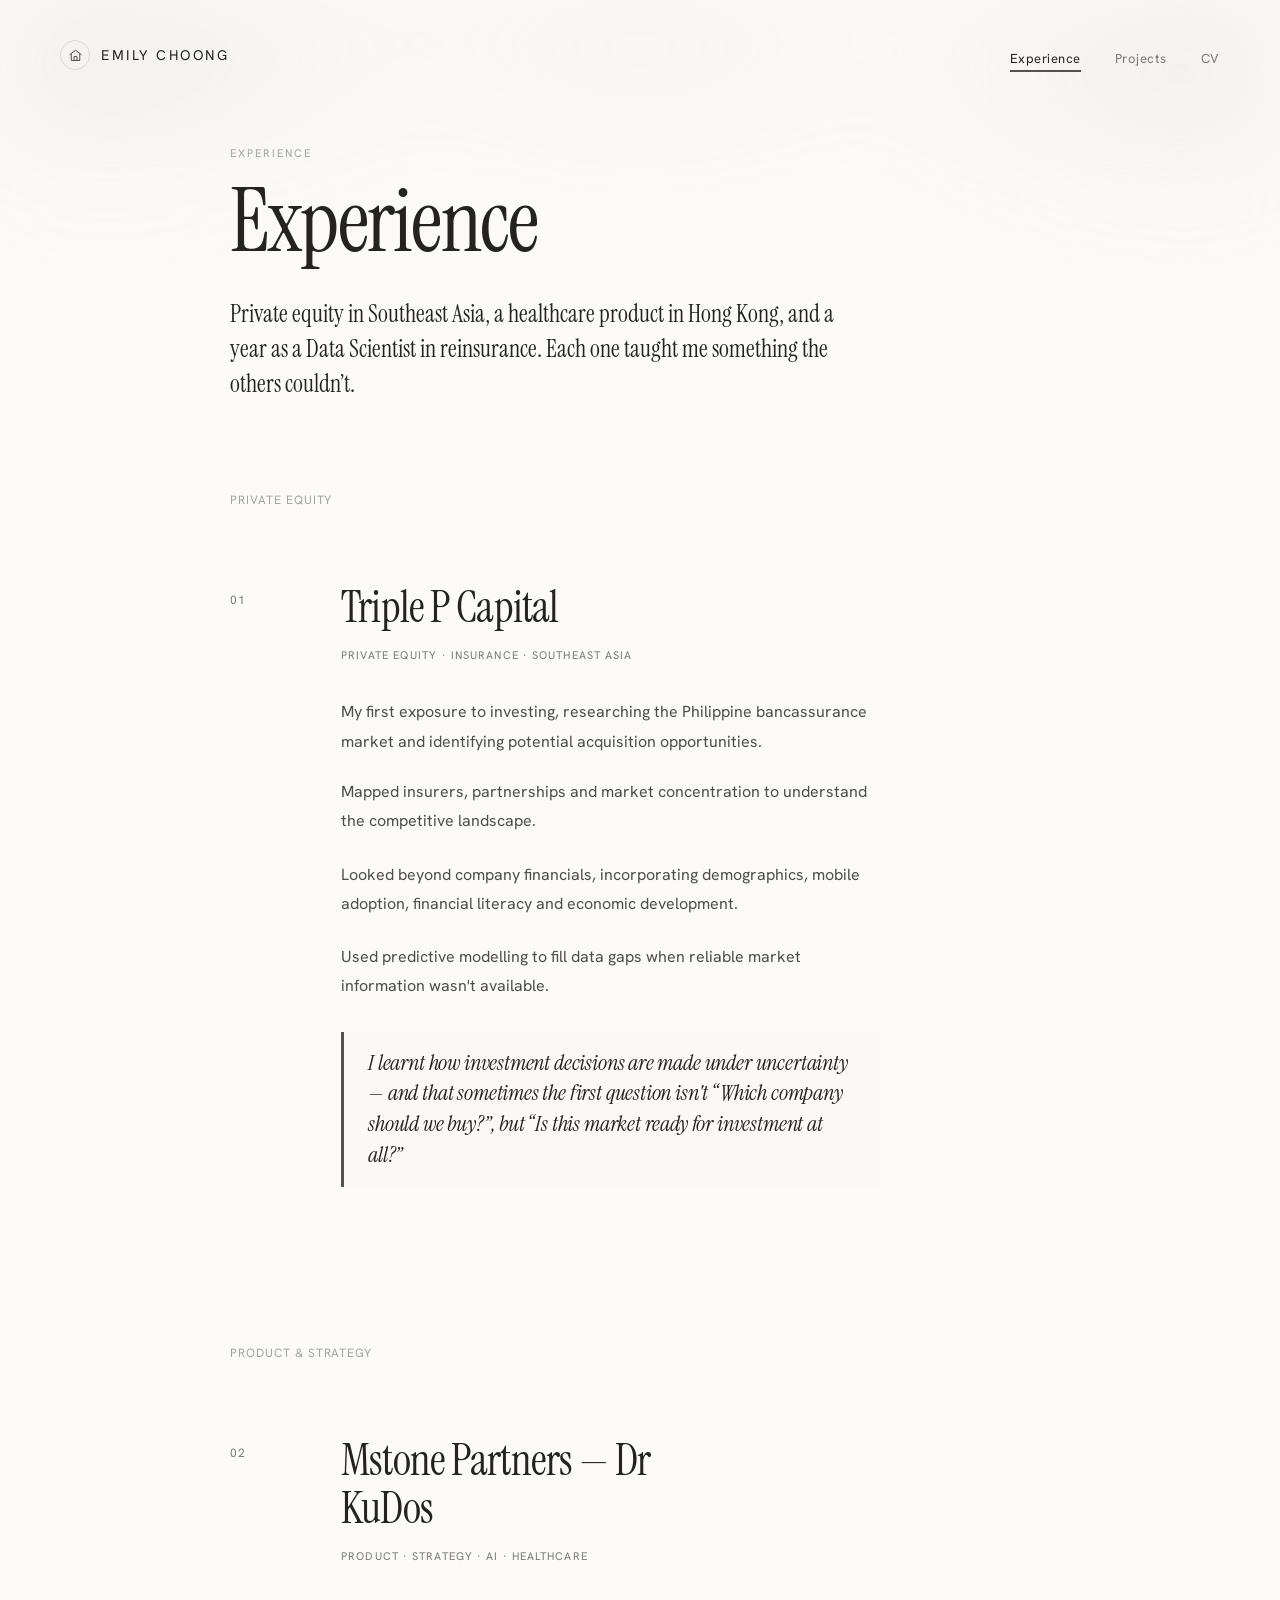
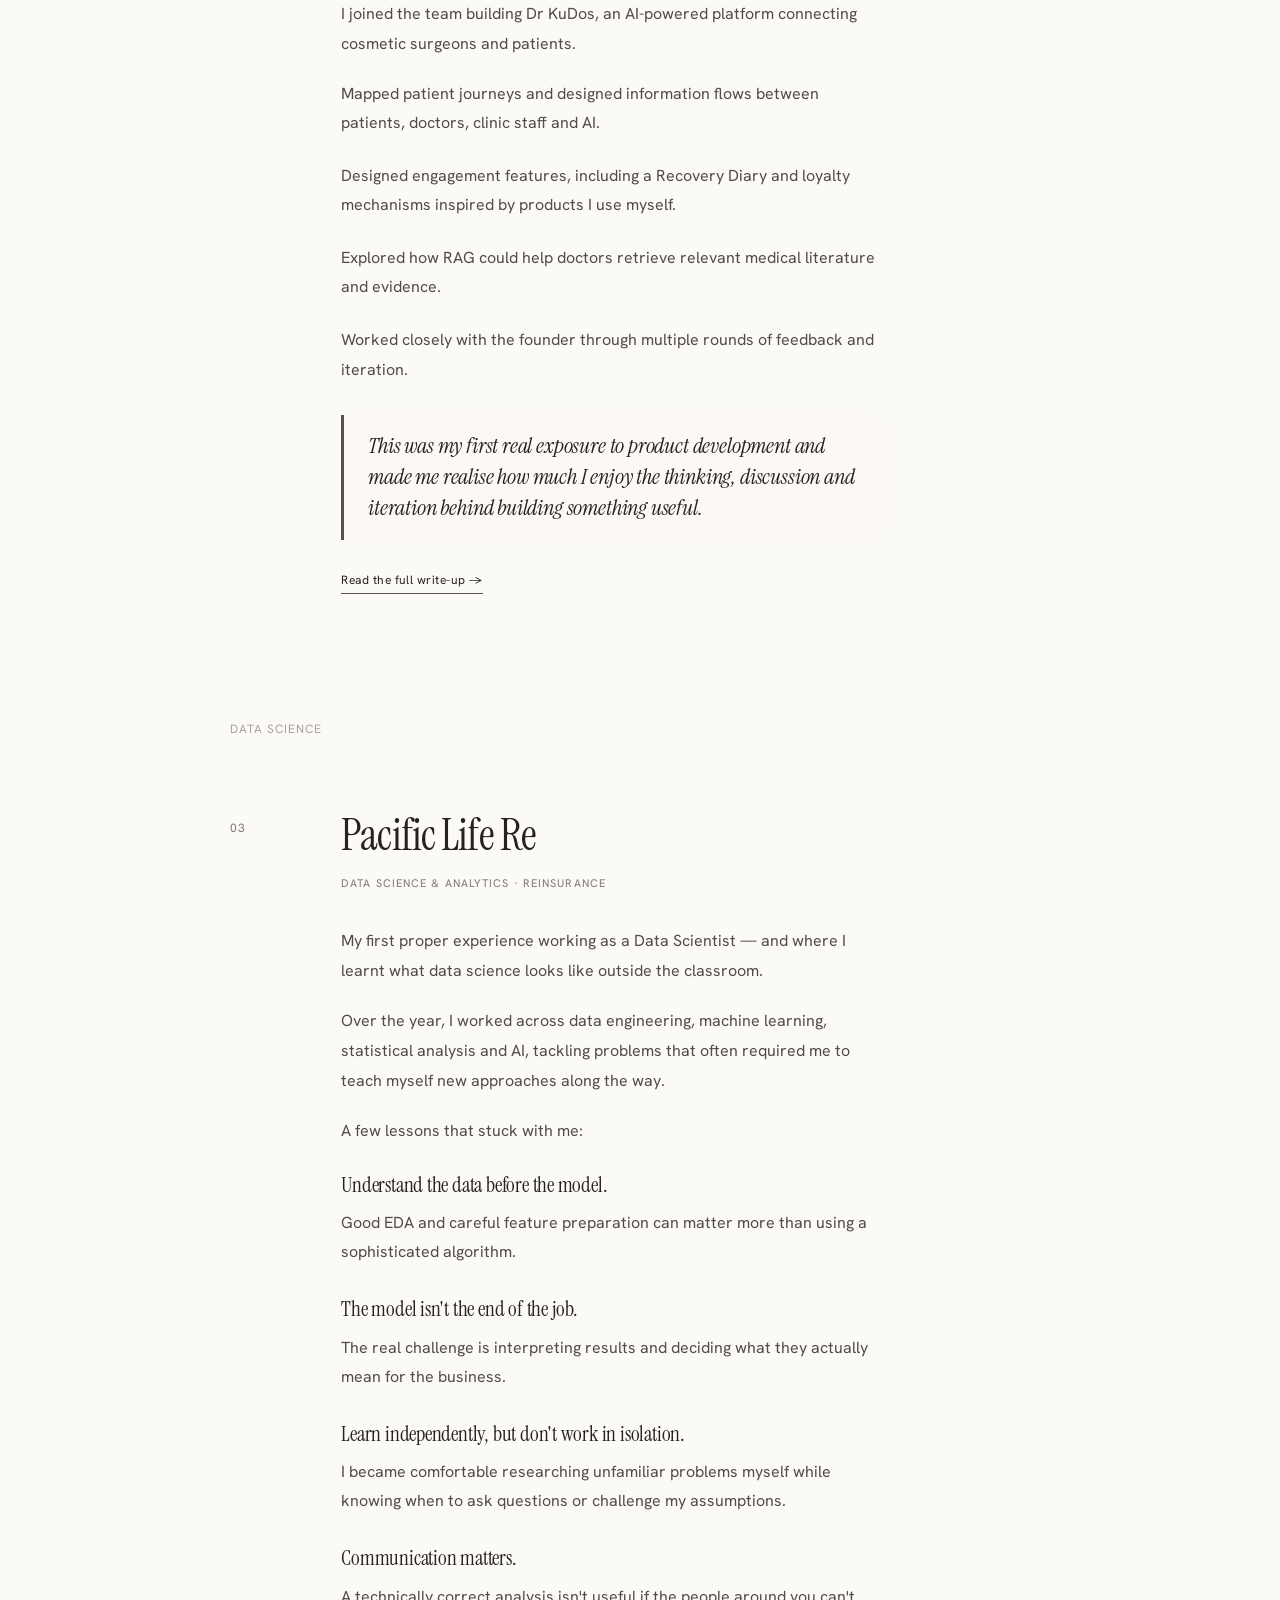
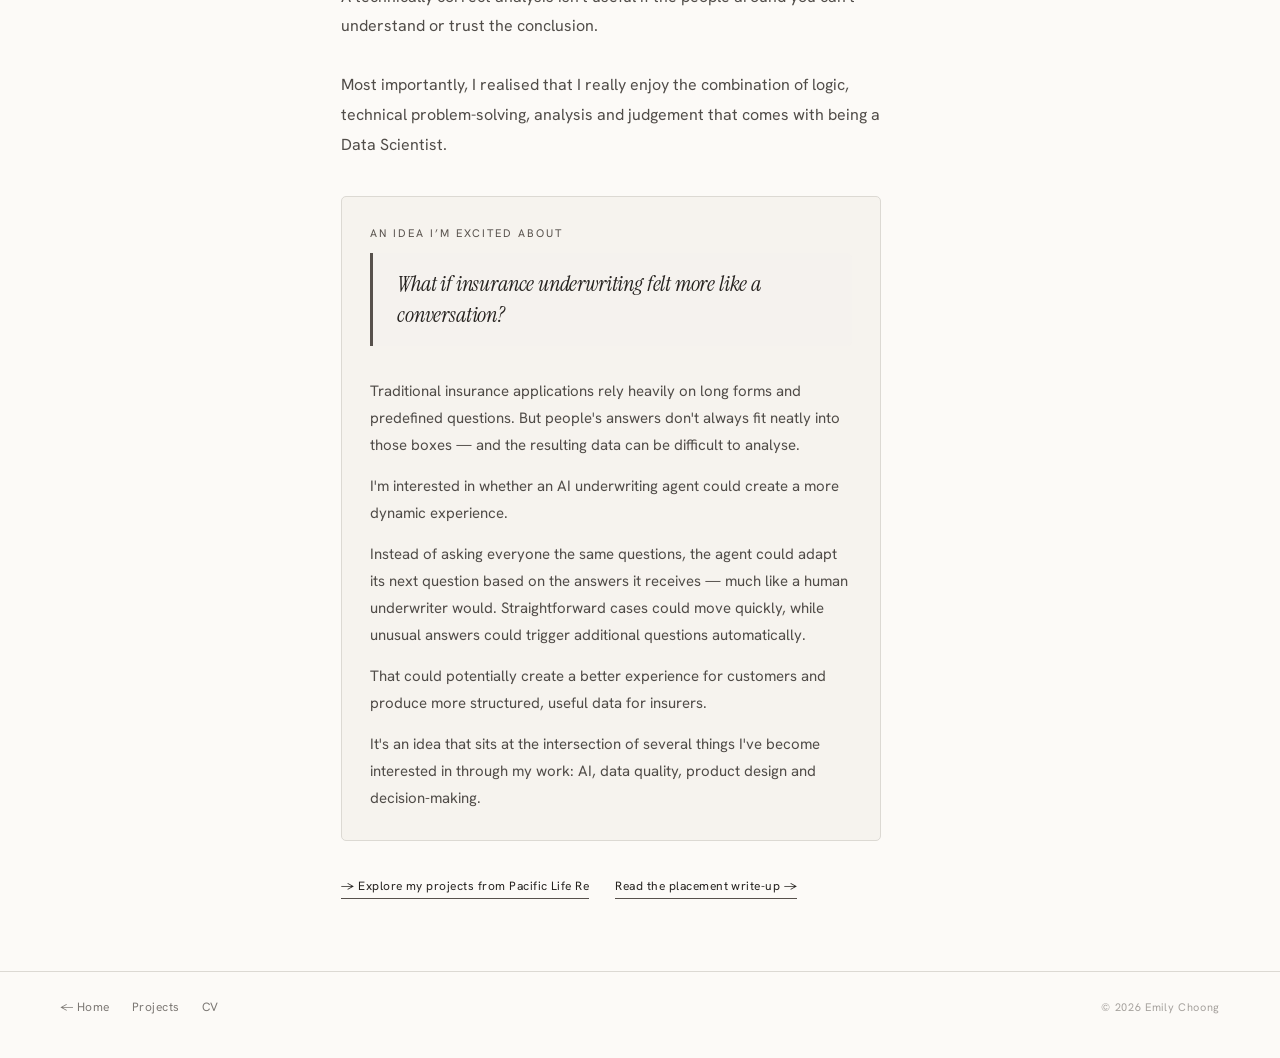
==== experience.html @ e07f92a8 "Add files via upload" ====
<!DOCTYPE html>
<html lang="en">
<head>
<meta charset="UTF-8" />
<meta name="viewport" content="width=device-width, initial-scale=1.0" />
<title>Experience — Emily Choong</title>
<link rel="preconnect" href="https://fonts.googleapis.com" />
<link rel="preconnect" href="https://fonts.gstatic.com" crossorigin />
<link href="https://fonts.googleapis.com/css2?family=Hanken+Grotesk:ital,wght@0,300;0,400;0,500;0,600;0,700;0,800;1,400;1,500&family=Instrument+Serif:ital@0;1&display=swap" rel="stylesheet" />
<link rel="stylesheet" href="styles.css" />
</head>
<body>

<div class="blob blob--page"></div>

<header class="site-header">
  <div class="wrap">
    <a href="index.html" class="brand"><span class="brand__home" aria-hidden="true"><svg viewBox="0 0 24 24" fill="none" stroke="currentColor" stroke-width="1.6" stroke-linecap="round" stroke-linejoin="round"><path d="M3 10.4 12 3.6l9 6.8"/><path d="M5.2 9.6V20h13.6V9.6"/><path d="M9.6 20v-6.2h4.8V20"/></svg></span><span>Emily Choong</span></a>
    <nav class="nav">
      <a href="experience.html" aria-current="page">Experience</a>
      <a href="projects.html">Projects</a>
      <a href="cv.html">CV</a>
    </nav>
  </div>
</header>

<main class="wrap">
  <div class="editorial">

    <section class="page-head" data-screen-label="Experience">
      <span class="label">Experience</span>
      <h1 class="page-title">Experience</h1>
      <p class="ed-intro">Private equity in Southeast Asia, a healthcare product in Hong Kong, and a year as a Data Scientist in reinsurance. Each one taught me something the others couldn’t.</p>
    </section>

    <section class="ed-section" id="triple-p" data-screen-label="Triple P Capital">
      <div class="ed-section__label">
        <span>Private Equity</span>
      </div>
      <div class="ed-entry">
        <div class="ed-year">01</div>
        <div>
          <h2 class="ed-title">Triple P Capital</h2>
          <p class="ed-meta">Private Equity · Insurance · Southeast Asia</p>
          <div class="ed-body">
            <p>My first exposure to investing, researching the Philippine bancassurance market and identifying potential acquisition opportunities.</p>
            <ul class="ed-worklist">
              <li>Mapped insurers, partnerships and market concentration to understand the competitive landscape.</li>
              <li>Looked beyond company financials, incorporating demographics, mobile adoption, financial literacy and economic development.</li>
              <li>Used predictive modelling to fill data gaps when reliable market information wasn't available.</li>
            </ul>
            <blockquote>I learnt how investment decisions are made under uncertainty — and that sometimes the first question isn't “Which company should we buy?”, but “Is this market ready for investment at all?”</blockquote>
          </div>
        </div>
      </div>
    </section>

    <section class="ed-section" id="dr-kudos" data-screen-label="Mstone Partners">
      <div class="ed-section__label">
        <span>Product &amp; Strategy</span>
      </div>
      <div class="ed-entry">
        <div class="ed-year">02</div>
        <div>
          <h2 class="ed-title">Mstone Partners — Dr KuDos</h2>
          <p class="ed-meta">Product · Strategy · AI · Healthcare</p>
          <div class="ed-body">
            <p>I joined the team building Dr KuDos, an AI-powered platform connecting cosmetic surgeons and patients.</p>
            <ul class="ed-worklist">
              <li>Mapped patient journeys and designed information flows between patients, doctors, clinic staff and AI.</li>
              <li>Designed engagement features, including a Recovery Diary and loyalty mechanisms inspired by products I use myself.</li>
              <li>Explored how RAG could help doctors retrieve relevant medical literature and evidence.</li>
              <li>Worked closely with the founder through multiple rounds of feedback and iteration.</li>
            </ul>
            <blockquote>This was my first real exposure to product development and made me realise how much I enjoy the thinking, discussion and iteration behind building something useful.</blockquote>
            <div class="ed-actions">
              <a class="linklet" href="dr-kudos.html">Read the full write-up →</a>
            </div>
          </div>
        </div>
      </div>
    </section>

    <section class="ed-section" id="pacific-life-re" data-screen-label="Pacific Life Re">
      <div class="ed-section__label">
        <span>Data Science</span>
      </div>
      <div class="ed-entry">
        <div class="ed-year">03</div>
        <div>
          <h2 class="ed-title">Pacific Life Re</h2>
          <p class="ed-meta">Data Science &amp; Analytics · Reinsurance</p>
          <div class="ed-body">
            <p>My first proper experience working as a Data Scientist — and where I learnt what data science looks like outside the classroom.</p>
            <p>Over the year, I worked across data engineering, machine learning, statistical analysis and AI, tackling problems that often required me to teach myself new approaches along the way.</p>
            <p>A few lessons that stuck with me:</p>
            <ul class="ed-worklist">
              <li><strong>Understand the data before the model.</strong>Good EDA and careful feature preparation can matter more than using a sophisticated algorithm.</li>
              <li><strong>The model isn't the end of the job.</strong>The real challenge is interpreting results and deciding what they actually mean for the business.</li>
              <li><strong>Learn independently, but don't work in isolation.</strong>I became comfortable researching unfamiliar problems myself while knowing when to ask questions or challenge my assumptions.</li>
              <li><strong>Communication matters.</strong>A technically correct analysis isn't useful if the people around you can't understand or trust the conclusion.</li>
            </ul>
            <p>Most importantly, I realised that I really enjoy the combination of logic, technical problem-solving, analysis and judgement that comes with being a Data Scientist.</p>

            <div class="callout" data-screen-label="An idea I'm excited about">
              <span class="label">An idea I’m excited about</span>
              <blockquote>What if insurance underwriting felt more like a conversation?</blockquote>
              <p>Traditional insurance applications rely heavily on long forms and predefined questions. But people's answers don't always fit neatly into those boxes — and the resulting data can be difficult to analyse.</p>
              <p>I'm interested in whether an AI underwriting agent could create a more dynamic experience.</p>
              <p>Instead of asking everyone the same questions, the agent could adapt its next question based on the answers it receives — much like a human underwriter would. Straightforward cases could move quickly, while unusual answers could trigger additional questions automatically.</p>
              <p>That could potentially create a better experience for customers and produce more structured, useful data for insurers.</p>
              <p>It's an idea that sits at the intersection of several things I've become interested in through my work: AI, data quality, product design and decision-making.</p>
            </div>

            <div class="ed-actions">
              <a class="linklet" href="projects.html">→ Explore my projects from Pacific Life Re</a>
              <a class="linklet" href="placement-article.html">Read the placement write-up →</a>
            </div>
          </div>
        </div>
      </div>
    </section>

  </div>
</main>

<footer class="footer">
  <div class="wrap">
    <div class="footer__links">
      <a href="index.html">← Home</a>
      <a href="projects.html">Projects</a>
      <a href="cv.html">CV</a>
    </div>
    <small>© 2026 Emily Choong</small>
  </div>
</footer>

</body>
</html>
---- styles.css ----
/* ============================================================
   Emily Choong — Portfolio
   Type:  Instrument Serif (display + headings) + Hanken Grotesk (body, UI)
   Feel:  airy editorial, soft pink + green gradients, minimal
   ============================================================ */
@import url('https://fonts.googleapis.com/css2?family=Cormorant+Garamond:ital,wght@0,300;0,400;0,500;1,300&family=Hanken+Grotesk:ital,wght@0,300;0,400;0,500;0,600;0,700;0,800;1,400;1,500&family=Instrument+Serif:ital@0;1&display=swap');

*, *::before, *::after { box-sizing: border-box; }
html, body { margin: 0; padding: 0; }
html { -webkit-font-smoothing: antialiased; text-rendering: optimizeLegibility; }

:root {
  /* one system: Instrument Serif for display/headings, Hanken Grotesk for body + UI.
     --mono kept as a legacy alias so existing rules resolve to the body sans. */
  --sans:    "Hanken Grotesk", system-ui, -apple-system, "Segoe UI", sans-serif;
  --mono:    "Hanken Grotesk", system-ui, -apple-system, "Segoe UI", sans-serif;
  --grotesk: "Hanken Grotesk", system-ui, -apple-system, "Segoe UI", sans-serif;
  --serif:   "Instrument Serif", Georgia, "Times New Roman", serif;
  --display: "Cormorant Garamond", Georgia, "Times New Roman", serif;

  /* ---- cream paper + warm neutral ink (no colour: added by hand later) ---- */
  --bg:      oklch(0.986 0.005 88);
  --surface: oklch(0.966 0.008 86);
  --ink:     oklch(0.255 0.008 70);
  --ink-2:   oklch(0.420 0.008 70);
  --muted:   oklch(0.575 0.008 72);
  --faint:   oklch(0.715 0.008 74);
  --line:    oklch(0.885 0.008 80);

  /* ---- legacy colour aliases, neutralised to cream/taupe ---- */
  --green:      oklch(0.928 0.007 84);
  --green-deep: oklch(0.500 0.009 72);
  --pink:       oklch(0.936 0.006 62);
  --pink-deep:  oklch(0.430 0.010 64);
  --sage:       oklch(0.948 0.006 90);

  --accent:   oklch(0.440 0.012 66);
  --accent-2: oklch(0.565 0.010 70);

  /* ---- folders: cream card stock ---- */
  --manila:      oklch(0.946 0.010 84);
  --manila-2:    oklch(0.916 0.012 84);
  --manila-edge: oklch(0.822 0.012 82);

  /* four quiet steps so the tabs stay distinguishable without colour */
  /* baby pink */
  --tone-rose-bg:    oklch(0.902 0.055 355);
  --tone-rose-edge:  oklch(0.760 0.088 356);
  /* pastel green */
  --tone-green-bg:   oklch(0.912 0.058 148);
  --tone-green-edge: oklch(0.752 0.082 150);
  /* butter yellow */
  --tone-amber-bg:   oklch(0.938 0.072 96);
  --tone-amber-edge: oklch(0.808 0.098 92);
  /* ivory / nude */
  --tone-peri-bg:    oklch(0.930 0.026 78);
  --tone-peri-edge:  oklch(0.792 0.038 74);
}

body {
  font-family: var(--sans);
  color: var(--ink);
  background: var(--bg);
  font-size: 16px;
  line-height: 1.62;
  letter-spacing: 0;
}

a { color: inherit; }

/* shared text helpers ---------------------------------------- */
.label {
  font-family: var(--mono);
  font-size: 11px;
  letter-spacing: 0.18em;
  text-transform: uppercase;
  color: var(--faint);
}
.muted { color: var(--muted); }

/* ===================================================================
   SOFT GRADIENT BLOB (top of page, fades down) — the band-site feel
   =================================================================== */
.blob {
  position: absolute;
  top: 0; left: 0; right: 0;
  height: 62vh;
  z-index: 0;
  pointer-events: none;
  background:
    radial-gradient(58vw 46vh at 6% -4%,  var(--green) 0%, transparent 56%),
    radial-gradient(54vw 40vh at 96% 8%,  var(--pink)  0%, transparent 56%),
    radial-gradient(42vw 34vh at 50% -8%, var(--sage)  0%, transparent 60%);
  filter: blur(58px) saturate(1.04);
  opacity: 0.92;
  -webkit-mask-image: linear-gradient(to bottom, #000 0%, #000 36%, transparent 100%);
          mask-image: linear-gradient(to bottom, #000 0%, #000 36%, transparent 100%);
}
.blob--page { height: 46vh; opacity: 0.8; }
@media (prefers-reduced-motion: no-preference) {
  .blob { animation: blobdrift 30s ease-in-out infinite alternate; }
}
@keyframes blobdrift {
  0%   { transform: translate3d(0,0,0) scale(1); }
  100% { transform: translate3d(-1.5%, 1%, 0) scale(1.06); }
}

/* ===================================================================
   LAYOUT
   =================================================================== */
.wrap {
  position: relative;
  z-index: 1;
  max-width: 1340px;
  margin: 0 auto;
  padding: 0 clamp(22px, 5vw, 60px);
}

/* ===================================================================
   HEADER / NAV  (brand left · links right — like the band site)
   =================================================================== */
.site-header {
  position: relative;
  z-index: 20;
}
.site-header .wrap {
  display: flex;
  align-items: baseline;
  justify-content: space-between;
  gap: 20px;
  padding-top: clamp(26px, 4vw, 40px);
  padding-bottom: 10px;
  flex-wrap: wrap;
}
.brand {
  font-family: var(--mono);
  font-size: 14px;
  letter-spacing: 0.18em;
  text-transform: uppercase;
  text-decoration: none;
  color: var(--ink);
  white-space: nowrap;
  display: inline-flex;
  align-items: center;
  gap: 11px;
  transition: color 0.25s ease;
}
.brand:hover { color: var(--accent); }
.brand__home {
  display: inline-flex; align-items: center; justify-content: center;
  width: 30px; height: 30px; flex: none;
  border: 1px solid var(--line); border-radius: 50%;
  color: var(--ink-2);
  transition: border-color 0.25s ease, color 0.25s ease, transform 0.25s ease;
}
.brand__home svg { width: 15px; height: 15px; display: block; }
.brand:hover .brand__home { border-color: var(--accent); color: var(--accent); transform: translateY(-1px); }
.nav {
  display: flex;
  gap: clamp(16px, 3vw, 34px);
  align-items: baseline;
  flex-wrap: wrap;
}
.nav a {
  font-family: var(--mono);
  font-size: 13px;
  letter-spacing: 0.04em;
  text-decoration: none;
  color: var(--muted);
  position: relative;
  padding-bottom: 3px;
  transition: color 0.25s ease;
}
.nav a::after {
  content: "";
  position: absolute; left: 0; right: 0; bottom: 0;
  height: 1.5px; background: var(--accent);
  transform: scaleX(0); transform-origin: left;
  transition: transform 0.3s cubic-bezier(.2,.7,.2,1);
}
.nav a:hover { color: var(--ink); }
.nav a:hover::after,
.nav a[aria-current="page"]::after { transform: scaleX(1); }
.nav a[aria-current="page"] { color: var(--ink); }

/* ===================================================================
   LANDING / HERO
   =================================================================== */
.hero {
  padding-top: clamp(40px, 9vh, 110px);
  padding-bottom: clamp(30px, 6vh, 64px);
}
.hero__eyebrow { margin-bottom: clamp(20px, 5vh, 48px); }

.hero__name {
  font-family: var(--display);
  font-weight: 300;
  line-height: 0.88;
  letter-spacing: -0.022em;
  margin: 0;
  color: var(--ink);
  font-size: clamp(70px, 17.5vw, 300px);
}
.hero__name span { display: block; }

/* info column (LISTEN ON / INFO style label blocks) + portrait */
.intro {
  display: grid;
  grid-template-columns: minmax(0, 1.5fr) minmax(0, 0.78fr);
  gap: clamp(34px, 6vw, 92px);
  align-items: start;
  padding-top: clamp(34px, 6vh, 70px);
  padding-bottom: clamp(40px, 8vh, 96px);
}
.meta-block { margin-bottom: clamp(26px, 4vh, 40px); max-width: 74ch; }
.meta-block .label { display: block; margin-bottom: 10px; }
.meta-block p { margin: 0; color: var(--ink-2); }
.meta-block .lead {
  font-size: clamp(16px, 1.5vw, 19px);
  color: var(--ink-2);
  line-height: 1.7;
}

.links-row { display: flex; flex-wrap: wrap; gap: 10px; }
.pill {
  font-family: var(--mono);
  font-size: 12px;
  letter-spacing: 0.04em;
  text-decoration: none;
  color: var(--ink);
  border: 1px solid var(--line);
  border-radius: 100px;
  padding: 9px 17px;
  background: color-mix(in oklab, var(--bg) 55%, transparent);
  -webkit-backdrop-filter: blur(6px); backdrop-filter: blur(6px);
  transition: border-color 0.25s ease, color 0.25s ease, transform 0.25s ease;
  display: inline-flex; align-items: center; gap: 8px;
}
.pill::before {
  content: ""; width: 6px; height: 6px; border-radius: 50%;
  background: var(--accent);
}
.pill:hover { border-color: var(--accent); color: var(--accent); transform: translateY(-2px); }

/* portrait placeholder */
.portrait {
  position: relative;
  aspect-ratio: 4 / 5;
  border-radius: 6px;
  overflow: hidden;
  border: 1px solid var(--line);
}
.portrait .blob-fill {
  position: absolute; inset: -25%;
  background:
    radial-gradient(50% 50% at 38% 30%, var(--green) 0%, transparent 62%),
    radial-gradient(46% 46% at 76% 74%, var(--pink) 0%, transparent 60%),
    var(--sage);
  filter: blur(26px);
}
.portrait .ph-tag {
  position: absolute; left: 14px; bottom: 12px; z-index: 2;
}
.portrait .ph-mark {
  position: absolute; inset: 0; z-index: 1;
  background-image:
    radial-gradient(color-mix(in oklab, var(--ink) 26%, transparent) 1px, transparent 1.4px);
  background-size: 7px 7px;
  opacity: 0.22;
  -webkit-mask-image: radial-gradient(60% 60% at 50% 45%, #000 30%, transparent 75%);
          mask-image: radial-gradient(60% 60% at 50% 45%, #000 30%, transparent 75%);
}

/* ===================================================================
   EXPLORE CARDS  (Experience / Projects / CV nav)
   =================================================================== */
.explore {
  padding-bottom: clamp(56px, 10vh, 120px);
}
.explore__head {
  display: flex; align-items: baseline; justify-content: space-between;
  gap: 18px; flex-wrap: wrap;
  border-top: 1px solid var(--line);
  padding-top: 22px; margin-bottom: 22px;
}
.cards {
  display: grid;
  grid-template-columns: repeat(3, 1fr);
  gap: 16px;
}
.card {
  display: block;
  text-decoration: none;
  color: inherit;
  border: 1px solid var(--line);
  border-radius: 6px;
  overflow: hidden;
  background: var(--surface);
  transition: transform 0.4s cubic-bezier(.2,.7,.2,1), border-color 0.3s ease;
}
.card__thumb {
  position: relative;
  aspect-ratio: 16 / 10;
  overflow: hidden;
}
.card__grad { position: absolute; inset: -22%; filter: blur(22px); }
.card__body {
  padding: 16px 18px 18px;
  display: flex; align-items: baseline; justify-content: space-between; gap: 12px;
}
.card__title { font-family: var(--serif); font-weight: 400; font-size: clamp(18px, 1.7vw, 21px); letter-spacing: -0.005em; line-height: 1.1; }
.card__cue {
  font-size: 12px; color: var(--muted);
  transition: color 0.25s ease, transform 0.25s ease;
  white-space: nowrap;
}
.card:hover { transform: translateY(-4px); border-color: color-mix(in oklab, var(--accent) 50%, var(--line)); }
.card:hover .card__cue { color: var(--accent); transform: translateX(3px); }

/* gradient blob recipes (shared by cards + project thumbs) */
.g1 { background:
  radial-gradient(54% 60% at 30% 26%, var(--green) 0%, transparent 60%),
  radial-gradient(50% 55% at 78% 72%, var(--sage) 0%, transparent 62%),
  color-mix(in oklab, var(--green) 30%, var(--bg)); }
.g2 { background:
  radial-gradient(56% 58% at 70% 28%, var(--pink) 0%, transparent 60%),
  radial-gradient(52% 56% at 24% 78%, var(--green) 0%, transparent 62%),
  color-mix(in oklab, var(--pink) 22%, var(--bg)); }
.g3 { background:
  radial-gradient(60% 60% at 50% 36%, var(--sage) 0%, transparent 62%),
  radial-gradient(40% 46% at 82% 84%, var(--pink) 0%, transparent 60%),
  color-mix(in oklab, var(--green-deep) 16%, var(--bg)); }
.g4 { background:
  radial-gradient(52% 56% at 26% 30%, var(--pink) 0%, transparent 60%),
  radial-gradient(50% 54% at 80% 70%, var(--sage) 0%, transparent 62%),
  color-mix(in oklab, var(--pink) 28%, var(--bg)); }

/* ===================================================================
   SUBPAGE HEADERS
   =================================================================== */
.page-head { padding-top: clamp(30px, 7vh, 76px); padding-bottom: clamp(22px, 4vh, 40px); }
.page-head .label { display: block; margin-bottom: 16px; }
.page-title {
  font-family: var(--serif);
  font-weight: 300;
  font-size: clamp(44px, 8vw, 88px);
  letter-spacing: -0.02em;
  line-height: 0.98;
  margin: 0;
}
.page-intro {
  margin: clamp(18px, 3vh, 28px) 0 0;
  max-width: 60ch;
  color: var(--ink-2);
}

/* ===================================================================
   EXPERIENCE TIMELINE  (vertical, expandable)
   =================================================================== */
.timeline {
  position: relative;
  padding: clamp(20px, 4vh, 40px) 0 clamp(60px, 10vh, 120px);
}
.timeline::before {
  content: "";
  position: absolute; top: 0; bottom: 0;
  left: 7px;
  width: 1.5px;
  background: linear-gradient(to bottom, var(--line) 0%, var(--line) 92%, transparent 100%);
}
.tl-item {
  position: relative;
  padding: 0 0 0 clamp(34px, 5vw, 56px);
  margin-bottom: 6px;
  border-bottom: 1px solid var(--line);
}
.tl-item:first-of-type { border-top: 1px solid var(--line); }
.tl-item::before {
  content: "";
  position: absolute; left: 0; top: 30px;
  width: 16px; height: 16px;
  border-radius: 50%;
  background: var(--bg);
  border: 2px solid var(--faint);
  z-index: 1;
  transition: border-color 0.3s ease, background 0.3s ease;
}
.tl-item[data-now]::before { border-color: var(--accent); background: var(--accent); box-shadow: 0 0 0 4px color-mix(in oklab, var(--accent) 18%, transparent); }
.tl-item[open]::before { border-color: var(--accent); }

.tl-item > summary {
  list-style: none;
  cursor: pointer;
  padding: 22px 0;
  display: grid;
  grid-template-columns: 150px 1fr auto;
  gap: clamp(14px, 3vw, 30px);
  align-items: baseline;
}
.tl-item > summary::-webkit-details-marker { display: none; }
.tl-date {
  font-size: 12px; letter-spacing: 0.08em; text-transform: uppercase;
  color: var(--accent-2); padding-top: 4px;
}
.tl-item[data-now] .tl-date { color: var(--accent); }
.tl-heading { min-width: 0; }
.tl-place { font-family: var(--serif); font-weight: 400; font-size: clamp(22px, 2.6vw, 30px); line-height: 1.12; letter-spacing: -0.01em; color: var(--ink); }
.tl-role {
  font-size: 12px; letter-spacing: 0.06em; text-transform: uppercase;
  color: var(--muted); margin-top: 4px;
}
.tl-toggle {
  font-size: 11px; letter-spacing: 0.12em; text-transform: uppercase;
  color: var(--muted); white-space: nowrap; padding-top: 6px;
  display: inline-flex; align-items: center; gap: 7px;
  transition: color 0.25s ease;
}
.tl-toggle .chev { transition: transform 0.3s ease; display: inline-block; }
.tl-item[open] .tl-toggle .chev { transform: rotate(90deg); }
.tl-item[open] .tl-toggle { color: var(--accent); }
summary:hover .tl-place { color: var(--accent); }
summary:hover .tl-toggle { color: var(--accent); }
.tl-item:not([data-expandable]) > summary { cursor: default; }
.tl-item:not([data-expandable]) .tl-toggle { display: none; }

.tl-detail {
  padding: 0 0 26px 0;
  max-width: 64ch;
}
.tl-detail p { margin: 0 0 14px; color: var(--ink-2); }
.tl-detail p:last-child { margin-bottom: 0; }
.tl-work { list-style: none; padding: 0; margin: 4px 0 18px; }
.tl-work li {
  position: relative;
  padding: 12px 0 12px 18px;
  border-top: 1px solid var(--line);
  color: var(--ink-2);
}
.tl-work li::before {
  content: "\2606"; position: absolute; left: 0; top: 11px; font-size: 13px; color: var(--accent-2);
}
.tl-work strong { color: var(--ink); font-weight: 400; }
.tl-actions { display: flex; flex-wrap: wrap; gap: 10px; margin-top: 6px; }
.linklet {
  font-size: 12px; letter-spacing: 0.04em; text-decoration: none;
  color: var(--ink);
  border-bottom: 1px solid var(--accent);
  padding-bottom: 2px;
  display: inline-flex; align-items: center; gap: 7px;
  transition: color 0.25s ease, gap 0.25s ease;
}
.linklet:hover { color: var(--accent); gap: 11px; }

/* ===================================================================
   EXPERIENCE — EDITORIAL / MAGAZINE
   =================================================================== */
.editorial { max-width: 820px; margin: 0 auto; }
.ed-intro {
  font-family: var(--serif);
  font-size: clamp(19px, 2.1vw, 24px);
  font-weight: 300;
  line-height: 1.46;
  color: var(--ink);
  max-width: 58ch;
  margin: clamp(22px, 3.5vh, 34px) 0 0;
}
.ed-intro em { font-style: italic; }
.ed-section { padding: clamp(28px, 6vh, 72px) 0 clamp(40px, 8vh, 96px); }
.ed-section__label {
  display: flex; align-items: baseline; justify-content: space-between; gap: 16px;
  font-family: var(--mono);
  font-size: 12px; letter-spacing: 0.2em; text-transform: uppercase;
  color: var(--ink); font-weight: 400;
  margin: 0 0 clamp(44px, 8vh, 84px);
}
.ed-section__label span { color: var(--faint); letter-spacing: 0.08em; }

/* journal entry */
.ed-entry {
  display: grid;
  grid-template-columns: 60px 1fr;
  gap: clamp(16px, 4vw, 52px);
  margin-bottom: clamp(72px, 13vh, 150px);
  scroll-margin-top: 90px;
}
.ed-entry:last-child { margin-bottom: 0; }
.ed-year {
  font-family: var(--mono);
  font-size: 12px; letter-spacing: 0.05em; color: var(--muted);
  line-height: 1.5; padding-top: 8px;
}
.ed-fig {
  position: relative;
  aspect-ratio: 4 / 3;
  border-radius: 3px;
  overflow: hidden;
  margin-bottom: clamp(28px, 4.5vh, 44px);
  box-shadow: 0 34px 64px -40px oklch(0.4 0.06 340 / 0.5);
}
.ed-fig__grad { position: absolute; inset: -20%; filter: blur(28px); }
.ed-fig__tag {
  position: absolute; left: 15px; bottom: 13px; z-index: 2;
  font-family: var(--mono);
  font-size: 10px; letter-spacing: 0.16em; text-transform: uppercase;
  color: color-mix(in oklab, var(--ink) 48%, transparent);
}
.ed-title {
  font-family: var(--serif);
  font-size: clamp(28px, 4vw, 44px);
  font-weight: 300;
  line-height: 1.1;
  letter-spacing: -0.02em;
  margin: 0 0 16px;
  color: var(--ink);
  max-width: 19ch;
}
.ed-meta {
  font-family: var(--mono);
  font-size: 11px; letter-spacing: 0.1em; text-transform: uppercase;
  color: var(--muted);
  margin-bottom: clamp(26px, 3.6vh, 36px);
}
.ed-body { max-width: 60ch; }
.ed-body p { margin: 0 0 20px; color: var(--ink-2); line-height: 1.88; }
.ed-body p:last-child { margin-bottom: 0; }

/* read more disclosure */
.ed-more { margin-top: 20px; }
.ed-more__toggle {
  display: inline-flex;
  align-items: center;
  gap: 8px;
  cursor: pointer;
  list-style: none;
  font-family: var(--mono);
  font-size: 12px;
  letter-spacing: 0.04em;
  text-transform: uppercase;
  color: var(--ink);
  transition: color 0.25s ease;
}
.ed-more__toggle::-webkit-details-marker { display: none; }
.ed-more__toggle:hover { color: var(--accent); }
.ed-more__arrow { display: inline-block; transition: transform 0.3s ease; }
.ed-more[open] > .ed-more__toggle .ed-more__arrow { transform: rotate(90deg); }
.ed-more__body { margin-top: 20px; }
.ed-sub {
  font-family: var(--mono);
  font-size: 11px; letter-spacing: 0.18em; text-transform: uppercase;
  color: var(--faint); margin: clamp(34px, 4.5vh, 46px) 0 20px;
}
.ed-worklist { list-style: none; padding: 0; margin: 0 0 30px; max-width: 74ch; }
.ed-worklist li {
  margin-bottom: 24px;
  color: var(--ink-2);
  line-height: 1.82;
}
.ed-worklist li:last-child { margin-bottom: 0; }
.ed-worklist strong {
  display: block;
  font-family: var(--serif);
  font-size: clamp(18px, 1.9vw, 21px);
  font-weight: 400;
  color: var(--ink);
  margin-bottom: 4px;
  letter-spacing: -0.01em;
}
.ed-actions { display: flex; flex-wrap: wrap; gap: 26px; margin-top: 12px; }

/* education list (compact, line-free) */
.ed-list { margin: 0; display: flex; flex-direction: column; gap: clamp(40px, 6vh, 64px); }
.ed-list__row {
  display: grid;
  grid-template-columns: 104px 1fr;
  gap: clamp(16px, 4vw, 52px);
}
.ed-list__year { font-family: var(--mono); font-size: 12px; letter-spacing: 0.05em; color: var(--muted); padding-top: 10px; }
.ed-list__place { font-family: var(--serif); font-size: clamp(23px, 2.6vw, 30px); font-weight: 300; color: var(--ink); line-height: 1.1; letter-spacing: -0.018em; }
.ed-list__role { font-family: var(--mono); font-size: 11px; letter-spacing: 0.1em; text-transform: uppercase; color: var(--muted); margin-top: 9px; }
.ed-list__note { margin: 13px 0 0; color: var(--ink-2); font-size: 14px; line-height: 1.82; max-width: 56ch; }

@media (max-width: 700px) {
  .ed-entry { grid-template-columns: 1fr; gap: 4px; }
  .ed-year { padding-top: 0; margin-bottom: 4px; }
  .ed-list__row { grid-template-columns: 1fr; gap: 4px; }
}

/* ===================================================================
   PROJECTS GRID
   =================================================================== */
.proj-grid {
  display: grid;
  grid-template-columns: 1fr 1fr;
  gap: clamp(18px, 2.4vw, 30px);
  padding: clamp(14px, 3vh, 30px) 0 clamp(60px, 10vh, 120px);
}
.proj {
  display: flex; flex-direction: column;
  text-decoration: none; color: inherit;
}
.proj__thumb {
  position: relative;
  aspect-ratio: 16 / 10;
  border-radius: 6px;
  overflow: hidden;
  border: 1px solid var(--line);
}
.proj__grad { position: absolute; inset: -22%; filter: blur(24px); transition: transform 0.7s cubic-bezier(.2,.7,.2,1); }
.proj:hover .proj__grad { transform: scale(1.06); }
.proj__ph {
  position: absolute; top: 12px; right: 14px; z-index: 2;
  font-size: 10px; letter-spacing: 0.14em; text-transform: uppercase;
  color: color-mix(in oklab, var(--ink) 55%, transparent);
}
.proj__top {
  display: flex; align-items: baseline; justify-content: space-between;
  gap: 16px; margin-top: 18px;
}
.proj__title { font-family: var(--serif); font-weight: 400; font-size: clamp(21px, 2.3vw, 27px); line-height: 1.1; letter-spacing: -0.01em; }
.proj__year { font-size: 12px; letter-spacing: 0.08em; color: var(--muted); white-space: nowrap; }
.proj__sum { margin: 10px 0 14px; color: var(--ink-2); font-size: 14px; max-width: 52ch; }
.proj__foot { display: flex; align-items: baseline; justify-content: space-between; gap: 14px; flex-wrap: wrap; }
.tags { display: flex; flex-wrap: wrap; gap: 7px; }
.tag {
  font-size: 10.5px; letter-spacing: 0.06em; text-transform: uppercase;
  color: var(--muted);
  border: 1px solid var(--line); border-radius: 100px;
  padding: 4px 10px;
}
.proj__link {
  font-size: 12px; letter-spacing: 0.04em; color: var(--accent);
  display: inline-flex; align-items: center; gap: 7px;
  opacity: 0; transform: translateX(-4px);
  transition: opacity 0.3s ease, transform 0.3s ease;
}
.proj:hover .proj__link { opacity: 1; transform: translateX(0); }
.proj:hover .proj__title { color: var(--accent); }
.proj--tbd .proj__thumb { border-style: dashed; }
.proj--tbd .proj__grad {
  inset: 0; filter: none;
  background: var(--surface);
  background-image:
    repeating-linear-gradient(135deg, var(--surface) 0 12px, color-mix(in oklab, var(--green) 16%, var(--surface)) 12px 24px);
}
.proj--tbd .proj__title { color: var(--muted); }

/* ===================================================================
   CV PAGE
   =================================================================== */
.cv {
  padding: clamp(14px, 3vh, 28px) 0 clamp(60px, 10vh, 120px);
}
.cv-actions { display: flex; flex-wrap: wrap; gap: 12px; margin-top: 22px; }
.btn {
  font-family: var(--mono);
  font-size: 12px; letter-spacing: 0.06em; text-transform: uppercase;
  text-decoration: none;
  color: var(--bg);
  background: var(--ink);
  border: 1px solid var(--ink);
  border-radius: 100px;
  padding: 11px 22px;
  display: inline-flex; align-items: center; gap: 9px;
  white-space: nowrap;
  transition: background 0.25s ease, color 0.25s ease;
}
.btn:hover { background: var(--accent); border-color: var(--accent); }
.btn--ghost { background: transparent; color: var(--ink); border-color: var(--line); }
.btn--ghost:hover { background: transparent; color: var(--accent); border-color: var(--accent); }

.cv-block {
  display: grid;
  grid-template-columns: 180px 1fr;
  gap: clamp(16px, 4vw, 48px);
  padding: clamp(26px, 4vh, 40px) 0;
  border-top: 1px solid var(--line);
}
.cv-block > .label { padding-top: 4px; }
.cv-row { margin-bottom: 26px; }
.cv-row:last-child { margin-bottom: 0; }
.cv-row__top { display: flex; align-items: baseline; justify-content: space-between; gap: 16px; flex-wrap: wrap; }
.cv-role { font-family: var(--serif); font-weight: 400; font-size: clamp(19px, 2vw, 24px); line-height: 1.12; letter-spacing: -0.01em; color: var(--ink); }
.cv-when { font-size: 12px; letter-spacing: 0.06em; color: var(--muted); white-space: nowrap; }
.cv-where { font-size: 13px; color: var(--accent-2); margin-top: 2px; letter-spacing: 0.04em; }
.cv-desc { margin: 8px 0 0; color: var(--ink-2); font-size: 14px; max-width: 60ch; }
.cv-skills { display: flex; flex-wrap: wrap; gap: 8px; }
.cv-grid2 { display: grid; grid-template-columns: 1fr 1fr; gap: 6px 28px; }
.cv-line { padding: 9px 0; border-top: 1px solid var(--line); color: var(--ink-2); font-size: 14px; }
.cv-line:first-child { border-top: none; }
.cv-line b { color: var(--ink); font-weight: 400; }

/* ===================================================================
   ARTICLE (placement)
   =================================================================== */
.article {
  max-width: 680px;
  margin: 0 auto;
  padding-bottom: clamp(50px, 9vh, 110px);
  counter-reset: sec;
}
.article-head { padding: clamp(20px, 4vh, 40px) 0 clamp(30px, 5vh, 46px); border-bottom: 1px solid var(--line); }
.article-head .label { display: block; margin-bottom: 20px; color: var(--accent-2); }
.article h1 {
  font-family: var(--serif);
  font-weight: 400; font-size: clamp(33px, 4.8vw, 52px); line-height: 1.08;
  letter-spacing: -0.022em; margin: 0 0 24px; max-width: 22ch;
}
.article-meta { display: flex; gap: 26px; font-size: 12px; color: var(--faint); letter-spacing: 0.04em; }
.article-lead {
  font-family: var(--serif);
  font-size: clamp(18px, 2vw, 22px);
  font-weight: 300; font-style: italic; line-height: 1.46;
  margin-top: 22px; color: var(--ink); max-width: 52ch;
}
.article-lead + .article-lead { margin-top: 12px; }

.report-banner {
  display: flex; justify-content: space-between; align-items: center; gap: 16px;
  flex-wrap: wrap;
  padding: 16px 0; margin: 30px 0 40px;
  border-top: 1px solid var(--line); border-bottom: 1px solid var(--line);
}
.report-banner span { font-size: 13px; color: var(--muted); }

/* each section is a clearly divided, numbered block */
.asection {
  margin: 0;
  padding: clamp(40px, 6.5vh, 76px) 0 0;
  border-top: 1px solid var(--line);
}
.asection:first-of-type { border-top: none; padding-top: clamp(30px, 4.5vh, 50px); }
.asection .marker {
  counter-increment: sec;
  display: flex; align-items: baseline; gap: 13px;
  font-family: var(--mono);
  font-size: 13px; letter-spacing: 0.12em; text-transform: uppercase;
  color: var(--ink); font-weight: 400;
  margin: 0 0 26px;
}
.asection .marker::before {
  content: counter(sec, decimal-leading-zero);
  color: var(--accent);
  font-size: 13px; letter-spacing: 0.04em;
}
.asection .marker::after { content: none; }
.asection h2 { font-family: var(--serif); font-weight: 400; font-size: clamp(23px, 2.8vw, 31px); line-height: 1.22; margin: 0 0 18px; letter-spacing: -0.015em; }
.asection h3 {
  font-family: var(--serif);
  font-weight: 400; font-style: italic;
  font-size: clamp(20px, 2.3vw, 25px); line-height: 1.2;
  color: var(--ink); letter-spacing: -0.012em;
  margin: clamp(30px, 4vh, 42px) 0 14px;
  display: flex; align-items: baseline; gap: 11px;
}
.asection h3::before {
  content: ""; flex: none;
  width: 8px; height: 8px; border-radius: 2px;
  background: var(--accent-2);
  transform: translateY(-1px);
}
.asection p {
  font-family: var(--sans);
  font-size: clamp(15.5px, 1.55vw, 17px);
  line-height: 1.62;
  margin: 0 0 22px;
  color: var(--ink-2);
}
.asection p:last-child { margin-bottom: 0; }
.asection p strong, .article p strong { color: var(--ink); font-weight: 600; }
.asection p em, .article p em { font-style: italic; color: var(--ink); }

blockquote {
  font-family: var(--serif);
  margin: clamp(26px, 3.5vh, 34px) 0;
  padding: 16px 24px;
  border-left: 3px solid var(--accent);
  background: color-mix(in oklab, var(--pink) 14%, transparent);
  border-radius: 0 5px 5px 0;
  color: var(--ink);
  font-size: clamp(18px, 2.05vw, 22px);
  font-style: italic; font-weight: 300; line-height: 1.4;
  letter-spacing: -0.008em;
}
blockquote br { display: block; content: ""; margin-top: 4px; }
.callout { margin: 26px 0; padding: 18px 20px; border: 1px solid var(--line); background: var(--surface); }
.callout .label { display: block; margin-bottom: 10px; }
.callout p { margin: 0; font-size: 14px; }

.stats { display: grid; grid-template-columns: repeat(3, 1fr); gap: 1px; background: var(--line); border: 1px solid var(--line); margin: 28px 0; }
.stat { background: var(--bg); padding: 20px 16px; text-align: center; }
.stat b { display: block; font-family: var(--grotesk); font-weight: 700; font-size: 34px; line-height: 1; letter-spacing: -0.02em; color: var(--ink); margin-bottom: 8px; }
.stat span { font-size: 11px; color: var(--faint); letter-spacing: 0.04em; }
.stat--green b { color: var(--green-deep); }
.stat--pink b { color: var(--pink-deep); }

.article .projects-2 { display: grid; gap: 1px; background: var(--line); border: 1px solid var(--line); margin-top: 16px; }
.article .p2 { background: var(--bg); padding: 22px 24px; }
.article .p2 .label { display: block; margin-bottom: 10px; }
.article .p2 p { font-size: 14px; margin: 8px 0 0; }
.article .p2 .ptags { margin-top: 12px; font-size: 11px; color: var(--faint); letter-spacing: 0.04em; }

/* ===================================================================
   FOOTER
   =================================================================== */
.footer {
  border-top: 1px solid var(--line);
}
.footer .wrap {
  display: flex; align-items: baseline; justify-content: space-between;
  gap: 18px; flex-wrap: wrap;
  padding-top: 26px; padding-bottom: 40px;
}
.footer__links { display: flex; gap: 22px; flex-wrap: wrap; }
.footer a { font-size: 12px; letter-spacing: 0.04em; text-decoration: none; color: var(--muted); transition: color 0.25s ease; }
.footer a:hover { color: var(--accent); }
.footer small { font-size: 11px; letter-spacing: 0.06em; color: var(--faint); }

/* ===================================================================
   RESPONSIVE
   =================================================================== */
@media (max-width: 880px) {
  .intro { grid-template-columns: 1fr; gap: 34px; }
  .portrait { max-width: 320px; }
  .cards { grid-template-columns: 1fr; }
  .proj-grid { grid-template-columns: 1fr; }
  .cv-block { grid-template-columns: 1fr; gap: 14px; }
  .cv-grid2 { grid-template-columns: 1fr; }
  .tl-item > summary { grid-template-columns: 1fr auto; }
  .tl-date { grid-column: 1 / -1; padding-top: 0; }
  .stats { grid-template-columns: 1fr; }
}
@media (max-width: 560px) {
  body { font-size: 14px; }
  .report-banner { flex-direction: column; align-items: flex-start; }
}

/* ===================================================================
   PROJECTS — PHYSICAL FOLDERS
   =================================================================== */
.folders-hint {
  font-family: var(--mono);
  font-size: 11px; letter-spacing: 0.16em; text-transform: uppercase;
  color: var(--faint);
  display: inline-flex; align-items: center; gap: 9px;
  margin: clamp(6px, 2vh, 16px) 0 0;
}
.folders-hint::before {
  content: ""; width: 14px; height: 10px; border-radius: 1px 1px 0 0;
  border: 1.4px solid var(--faint); border-bottom: none;
  background: linear-gradient(var(--faint), transparent);
  opacity: 0.7;
}

.folder-stack {
  --gap: clamp(48px, 7.6vh, 62px);
  --tabH: 42px;
  position: relative;
  max-width: 840px;
  margin: clamp(40px, 7vh, 72px) auto clamp(64px, 12vh, 132px);
  height: calc(clamp(372px, 50vh, 440px) + var(--gap) * 1.5);
  perspective: 1600px;
}

/* ---- a single folder (button) ------------------------------------ */
.folder {
  position: absolute;
  left: 0; right: 0;
  top: var(--tabH);
  bottom: 0;
  z-index: calc(10 - var(--i));
  margin: 0; padding: 0; border: 0; text-align: left;
  font-family: var(--mono);
  background:
    linear-gradient(178deg, var(--manila) 0%, var(--manila) 30%, var(--manila-2) 100%);
  border-radius: 3px 3px 6px 6px;
  box-shadow:
    inset 0 1px 0 oklch(1 0 0 / 0.55),
    inset 0 -1px 0 oklch(0.4 0.04 90 / 0.12),
    0 22px 36px -26px oklch(0.42 0.05 88 / 0.6),
    0 3px 8px -3px oklch(0.42 0.05 88 / 0.32);
  cursor: pointer;
  transition: transform 0.46s cubic-bezier(.2,.85,.2,1), box-shadow 0.46s ease;
  -webkit-tap-highlight-color: transparent;
}
/* darker hairline at the top edge where the tab joins */
.folder::before {
  content: ""; position: absolute; inset: 0 0 auto 0; height: 3px;
  background: var(--manila-edge); opacity: 0.45;
  border-radius: 3px 3px 0 0;
}
/* faint ruled "paper inside" peeking near the bottom */
.folder::after {
  content: ""; position: absolute; left: 0; right: 0; bottom: 0; height: 52%;
  background: repeating-linear-gradient(
    to bottom, transparent 0 23px,
    color-mix(in oklab, var(--manila-edge) 42%, transparent) 23px 24px);
  opacity: 0.4; pointer-events: none; border-radius: inherit;
  -webkit-mask-image: linear-gradient(to top, #000, transparent 88%);
          mask-image: linear-gradient(to top, #000, transparent 88%);
}

/* ---- the colored tab ---- */
.folder__tab {
  position: absolute;
  top: calc(-1 * var(--tabH) + 3px);
  left: var(--tx);
  width: 31%;
  min-width: 210px;
  height: var(--tabH);
  background: var(--tab-bg);
  border-radius: 10px 11px 0 0;
  display: flex; align-items: center; justify-content: center;
  padding: 3px 16px 0;
  box-shadow:
    inset 0 1px 0 oklch(1 0 0 / 0.4),
    0 -3px 9px -4px oklch(0.42 0.05 88 / 0.45);
  transition: filter 0.3s ease, transform 0.36s cubic-bezier(.2,.85,.2,1);
}
.folder__tab::before {
  content: ""; position: absolute; inset: 0 0 auto 0; height: 4px;
  background: var(--tab-edge); border-radius: 10px 11px 0 0;
}
.folder__name {
  font-size: 11px; letter-spacing: 0.02em;
  color: color-mix(in oklab, var(--tab-edge) 80%, #000 16%);
  white-space: nowrap;
}

/* ---- the visible header strip on each folder face ---- */
.folder__face {
  position: absolute; top: 0; left: 0; right: 0;
  height: var(--gap);
  display: flex; align-items: center; gap: clamp(10px, 1.6vw, 18px);
  padding: 3px clamp(18px, 3.2vw, 32px) 0;
}
.folder__no {
  font-size: 11px; letter-spacing: 0.1em; color: var(--faint);
  font-variant-numeric: tabular-nums;
}
.folder__title {
  font-family: var(--serif); font-weight: 300;
  font-size: clamp(17px, 1.9vw, 22px); letter-spacing: -0.01em;
  color: var(--ink); line-height: 1.1;
  white-space: nowrap;
}
.folder__year {
  font-size: 11px; letter-spacing: 0.06em; color: var(--muted);
  white-space: nowrap;
}
.folder__open {
  margin-left: auto;
  font-size: 11px; letter-spacing: 0.06em;
  color: color-mix(in oklab, var(--tab-edge) 88%, #000);
  display: inline-flex; align-items: center; gap: 7px;
  opacity: 0; transform: translateX(-5px);
  transition: opacity 0.3s ease, transform 0.3s ease;
  white-space: nowrap;
}
/* a faint centred prompt, only un-covered on the front folder */
.folder__hint {
  position: absolute; left: 0; right: 0; top: calc(var(--gap) + 14%);
  text-align: center;
  font-size: 11px; letter-spacing: 0.2em; text-transform: uppercase;
  color: var(--faint); opacity: 0.5; pointer-events: none;
}

/* ---- hover / focus: the folder lifts up ---- */
.folder:hover, .folder:focus-visible {
  transform: translateY(-18px);
  z-index: 60;
  outline: none;
  box-shadow:
    inset 0 1px 0 oklch(1 0 0 / 0.6),
    0 38px 52px -30px oklch(0.42 0.05 88 / 0.62),
    0 6px 16px -6px oklch(0.42 0.05 88 / 0.34);
}
.folder:hover .folder__tab,
.folder:focus-visible .folder__tab { filter: saturate(1.12) brightness(1.04); transform: translateY(-9px); }
.folder:hover .folder__open,
.folder:focus-visible .folder__open { opacity: 1; transform: translateX(0); }
.folder:active { transform: translateY(-12px) scale(0.997); }

/* tone variants */
.tone-green { --tab-bg: var(--tone-green-bg); --tab-edge: var(--tone-green-edge); }
.tone-rose  { --tab-bg: var(--tone-rose-bg);  --tab-edge: var(--tone-rose-edge); }
.tone-peri  { --tab-bg: var(--tone-peri-bg);  --tab-edge: var(--tone-peri-edge); }
.tone-amber { --tab-bg: var(--tone-amber-bg); --tab-edge: var(--tone-amber-edge); }

/* entrance */
@media (prefers-reduced-motion: no-preference) {
  .folder { opacity: 0; animation: folderIn 0.7s cubic-bezier(.2,.8,.2,1) forwards; }
  .folder { animation-delay: calc(var(--i) * 90ms); }
  @keyframes folderIn {
    from { opacity: 0; transform: translateY(26px); }
    to   { opacity: 1; transform: translateY(0); }
  }
}

/* ===================================================================
   PROJECT DOCUMENT (modal over dimmed folders)
   =================================================================== */
#project-docs { display: none; }

.doc-overlay {
  position: fixed; inset: 0; z-index: 200;
  display: grid; align-items: safe center; justify-items: center;
  padding: clamp(20px, 5vh, 64px) clamp(16px, 5vw, 60px);
  visibility: hidden; opacity: 0;
  transition: opacity 0.34s ease, visibility 0s linear 0.34s;
}
.doc-overlay.is-open { visibility: visible; opacity: 1; transition: opacity 0.34s ease; }

.doc-scrim {
  position: absolute; inset: 0;
  background: oklch(0.28 0.02 130 / 0.46);
  -webkit-backdrop-filter: blur(2.5px) saturate(0.92);
          backdrop-filter: blur(2.5px) saturate(0.92);
}

.doc {
  position: relative;
  width: min(720px, 100%);
  max-height: min(84vh, 860px);
  overflow: auto;
  background:
    linear-gradient(180deg, var(--bg) 0%, var(--surface) 100%);
  border-radius: 5px;
  box-shadow:
    0 1px 0 oklch(1 0 0 / 0.7) inset,
    0 60px 90px -48px oklch(0.2 0.03 130 / 0.7),
    0 18px 40px -30px oklch(0.2 0.03 130 / 0.5);
  transform: translateY(26px) scale(0.97);
  opacity: 0;
  transition: transform 0.4s cubic-bezier(.2,.8,.2,1), opacity 0.4s ease;
}
.doc-overlay.is-open .doc { transform: translateY(0) scale(1); opacity: 1; }

.doc__rule { height: 5px; background: var(--tab-edge, var(--accent)); }
.doc__inner { padding: clamp(30px, 4.4vw, 56px) clamp(26px, 4.4vw, 56px) clamp(34px, 4.6vw, 56px); }

.doc__close {
  position: absolute; top: 14px; right: 16px; z-index: 3;
  width: 34px; height: 34px; border-radius: 50%;
  border: 1px solid var(--line); background: color-mix(in oklab, var(--bg) 70%, transparent);
  color: var(--muted); font-size: 18px; line-height: 1; cursor: pointer;
  -webkit-backdrop-filter: blur(4px); backdrop-filter: blur(4px);
  transition: color 0.25s ease, border-color 0.25s ease, transform 0.25s ease;
}
.doc__close:hover { color: var(--accent); border-color: var(--accent); transform: rotate(90deg); }

.doc__eyebrow {
  font-family: var(--mono); font-size: 11px; letter-spacing: 0.18em;
  text-transform: uppercase; color: var(--faint);
  display: flex; align-items: center; gap: 10px; margin-bottom: 18px;
}
.doc__eyebrow .dot { width: 8px; height: 8px; border-radius: 2px; background: var(--tab-edge, var(--accent)); }
.doc__title {
  font-family: var(--serif); font-weight: 300;
  font-size: clamp(30px, 4.4vw, 46px); line-height: 1.04;
  letter-spacing: -0.022em; margin: 0 0 16px; color: var(--ink);
  max-width: 20ch;
}
.doc__meta {
  display: flex; flex-wrap: wrap; gap: 8px;
  margin: 0 0 clamp(22px, 3.2vh, 30px);
}
.doc__meta .tag { /* reuse existing .tag look */
  font-size: 10.5px; letter-spacing: 0.06em; text-transform: uppercase;
  color: var(--muted); border: 1px solid var(--line); border-radius: 100px;
  padding: 4px 11px;
}
.doc__body { max-width: 60ch; }
.doc__body p { margin: 0 0 18px; color: var(--ink-2); line-height: 1.85; }
.doc__body p:last-of-type { margin-bottom: 0; }
.doc__body strong { color: var(--ink); font-weight: 400; }

.doc__sub {
  font-family: var(--mono); font-size: 11px; letter-spacing: 0.18em;
  text-transform: uppercase; color: var(--faint);
  margin: clamp(44px, 6.5vh, 64px) 0 18px;
  padding-top: clamp(22px, 3.4vh, 32px);
  border-top: 1px solid var(--line);
}
.doc__body > .doc__sub:first-child { margin-top: clamp(28px, 4vh, 38px); }
.doc__sub + p { margin-top: 0; }
.doc__body .doc__list + .doc__sub { margin-top: clamp(46px, 7vh, 68px); }
.doc__list { list-style: none; padding: 0; margin: 0; }
.doc__list li {
  position: relative; padding: 11px 0 11px 20px;
  border-top: 1px solid var(--line); color: var(--ink-2);
}
.doc__list li::before {
  content: "\2606"; position: absolute; left: 0; top: 10px; font-size: 13px;
  color: var(--tab-edge, var(--accent-2));
}
.doc__list strong { color: var(--ink); font-weight: 400; }

.doc__actions {
  display: flex; flex-wrap: wrap; align-items: center; gap: 12px;
  margin-top: clamp(28px, 4vh, 38px);
  padding-top: clamp(20px, 3vh, 26px);
  border-top: 1px solid var(--line);
}
.doc__gh {
  font-family: var(--mono); font-size: 12px; letter-spacing: 0.05em;
  text-transform: uppercase; text-decoration: none;
  color: var(--bg); background: var(--ink); border: 1px solid var(--ink);
  border-radius: 100px; padding: 11px 20px;
  display: inline-flex; align-items: center; gap: 9px;
  transition: background 0.25s ease, border-color 0.25s ease;
}
.doc__gh svg { width: 15px; height: 15px; }
.doc__gh:hover { background: var(--tab-edge, var(--accent)); border-color: var(--tab-edge, var(--accent)); }
.doc__note {
  font-family: var(--mono); font-size: 11px; letter-spacing: 0.04em;
  color: var(--faint);
}

/* ---- folders: small-screen fallback (vertical list) ---- */
@media (max-width: 700px) {
  .folder-stack { height: auto; max-width: 460px; perspective: none; padding-top: 8px; }
  .folder {
    position: relative;
    left: 0; right: 0; top: auto; bottom: auto;
    height: 96px; margin: var(--tabH) 0 18px;
    opacity: 1 !important; animation: none !important;
  }
  .folder:hover, .folder:focus-visible { transform: translateY(-6px); }
  .folder__tab { left: clamp(14px, 5vw, 26px); width: 56%; min-width: 0; max-width: 220px; }
  .folder__face { height: 100%; }
  .folder__open { opacity: 1; transform: none; }
  .folder__hint { display: none; }
  .folder::after { height: 60%; }
}

/* ===================================================================
   PHOTOS IN CARDS + PORTRAIT
   =================================================================== */
.card__thumb img { position: absolute; inset: 0; width: 100%; height: 100%; object-fit: cover; transition: transform 0.7s cubic-bezier(.2,.7,.2,1); }
.card:hover .card__thumb img { transform: scale(1.05); }
.portrait img { position: absolute; inset: 0; width: 100%; height: 100%; object-fit: cover; z-index: 2; }

/* folder stack: slot 0 sits highest and furthest back; the last slot is the
   front-most folder, so each face strip stays uncovered above the one in front.
   Desktop only — below 700px the folders become a plain vertical list. */
@media (min-width: 701px) {
  .folder { top: calc(var(--tabH) + var(--slot) * var(--gap)); animation-delay: calc(var(--slot) * 90ms); }
}
.doc-mount { display: contents; }

/* CV pdf frame */
.cv-frame { border: 1px solid var(--line); border-radius: 6px; overflow: hidden; background: var(--surface); box-shadow: 0 30px 60px -46px oklch(0.4 0.06 340 / 0.5); }
.cv-frame iframe { display: block; width: 100%; height: min(1000px, 118vh); border: 0; }

/* the idea callout inside an experience entry */
.callout { margin: clamp(28px, 4vh, 38px) 0; padding: clamp(20px, 3vw, 28px); border-radius: 5px; }
.callout .label { color: var(--accent); }
.callout blockquote { margin-top: 4px; }
.callout p { font-size: 15px; line-height: 1.8; margin-bottom: 14px; }
.callout p:last-child { margin-bottom: 0; }

/* folder tabs: narrower, kept to the right so titles stay legible */
@media (min-width: 701px) {
  .folder__tab { width: 17%; min-width: 132px; }
}

/* hover: the folder lifts to show more of its own face, but keeps its place in
   the stack so the other three stay visible behind and in front of it */
@media (min-width: 701px) {
  .folder:hover, .folder:focus-visible { z-index: calc(10 - var(--i)); }
}

/* ===================================================================
   HOVER: the whole folder pops up in unison
   No inner sheet sliding on its own — the folder, its face, number and title
   all rise together as one object, with a springy overshoot.
   =================================================================== */
@media (min-width: 701px) {
  .folder { transition: transform 0.5s cubic-bezier(.2,1.45,.35,1), box-shadow 0.44s ease; }
  .folder:hover, .folder:focus-visible { transform: translateY(-22px); }
  .folder:hover .folder__no,
  .folder:focus-visible .folder__no { color: var(--accent); }
}
@media (prefers-reduced-motion: reduce) {
  .folder:hover, .folder:focus-visible { transform: none; }
}

/* ===================================================================
   REVISIONS — home icon / portrait align / tab-and-file / numbering
   =================================================================== */

/* 2. portrait drops to sit level with the body copy, not the small label */
@media (min-width: 861px) {
  .portrait { margin-top: calc(1em + 20px); }
}

/* 3. the tab belongs to a FILE: a sheet hangs off the tab and rides up with it,
      so the tab is always attached to something instead of floating alone */
.folder__tab { z-index: 3; }
.folder__tab::after {
  content: "";
  position: absolute; z-index: -1;
  left: -14px; top: calc(var(--tabH) - 6px);
  width: 268px; max-width: 62vw;
  height: calc(var(--gap) + 26px);
  background:
    repeating-linear-gradient(to bottom, transparent 0 17px, color-mix(in oklab, var(--tab-edge) 26%, transparent) 17px 18px) top 22px left 16px / calc(100% - 44px) 100% no-repeat,
    linear-gradient(180deg, oklch(0.995 0.004 90) 0%, color-mix(in oklab, var(--tab-bg) 34%, oklch(0.99 0.004 90)) 100%);
  border: 1px solid color-mix(in oklab, var(--tab-edge) 55%, var(--line));
  border-top: 0;
  border-radius: 0 0 3px 3px;
  box-shadow: 0 2px 4px -2px oklch(0.42 0.05 88 / 0.25);
  opacity: 0;
  transition: opacity 0.22s ease, box-shadow 0.42s ease;
  pointer-events: none;
}
.folder:hover .folder__tab::after,
.folder:focus-visible .folder__tab::after {
  opacity: 1;
  box-shadow: 0 18px 30px -16px oklch(0.42 0.05 88 / 0.5);
}
/* ruled lines on the emerging sheet */
.folder__tab .folder__name { position: relative; z-index: 1; }

/* colour-code the folder body too, not just the tab */
.folder { background: linear-gradient(178deg, color-mix(in oklab, var(--tab-bg) 30%, var(--manila)) 0%, color-mix(in oklab, var(--tab-bg) 20%, var(--manila)) 34%, color-mix(in oklab, var(--tab-bg) 34%, var(--manila-2)) 100%); }
.folder::before { background: color-mix(in oklab, var(--tab-edge) 60%, var(--manila-edge)); opacity: 0.6; }

/* 7. numbered list in "What I want to do" */
.ed-worklist--num { counter-reset: want; display: grid; gap: clamp(22px, 3.4vh, 34px); }
.ed-worklist--num li {
  counter-increment: want;
  position: relative;
  margin-bottom: 0;
  padding: 18px 0 0 52px;
  border-top: 1px solid var(--line);
}
.ed-worklist--num li::before {
  content: "0" counter(want);
  position: absolute; left: 0; top: 24px;
  font-family: var(--mono); font-size: 11px; letter-spacing: 0.14em;
  color: var(--faint); font-variant-numeric: tabular-nums;
}
.ed-worklist--num strong { margin-bottom: 4px; }
@media (max-width: 620px) {
  .ed-worklist--num li { padding-left: 36px; }
}

/* right-hand tabs: the sheet extends leftward so it never hangs off the folder edge */
.folder:nth-child(3) .folder__tab::after { left: auto; right: -10px; }
.folder:nth-child(4) .folder__tab::after { left: auto; right: 0; }

/* an empty outer folder closing the front of the stack — decorative only */
.folder--outer {
  cursor: default;
  pointer-events: none;
  background: linear-gradient(178deg, var(--manila) 0%, var(--manila) 30%, var(--manila-2) 100%);
}
.folder--outer::after { opacity: 0.28; }
.folder:nth-child(3) .folder__tab::after { left: auto; right: -10px; }

/* CV: inline PDF where the browser allows it, a card where it doesn't */
.cv-object { display: block; width: 100%; height: min(1000px, 118vh); border: 0; }
.cv-fallback {
  display: flex; flex-direction: column; align-items: flex-start;
  gap: 14px; padding: clamp(32px, 6vw, 64px);
  background: var(--surface);
}
.cv-fallback p { margin: 0; max-width: 46ch; color: var(--ink-2); }
.cv-fallback .cv-actions { margin-top: 6px; }
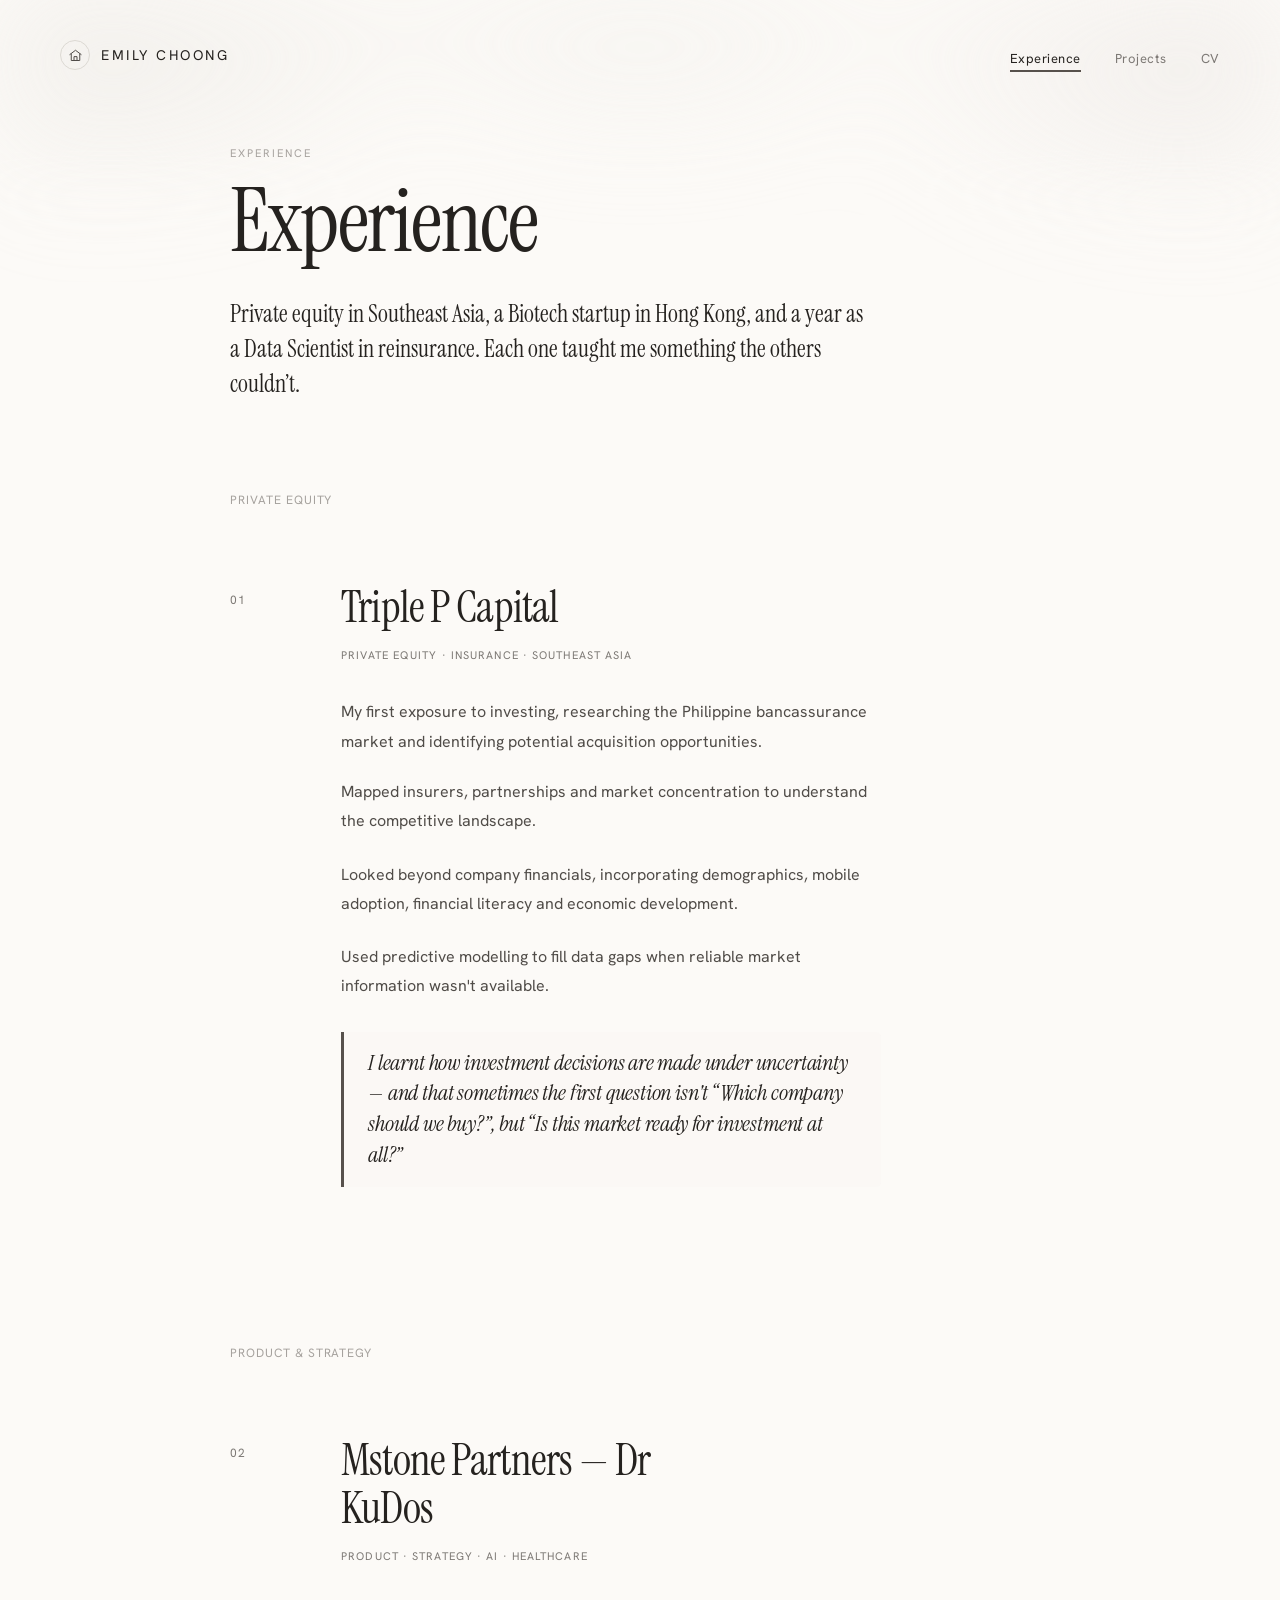
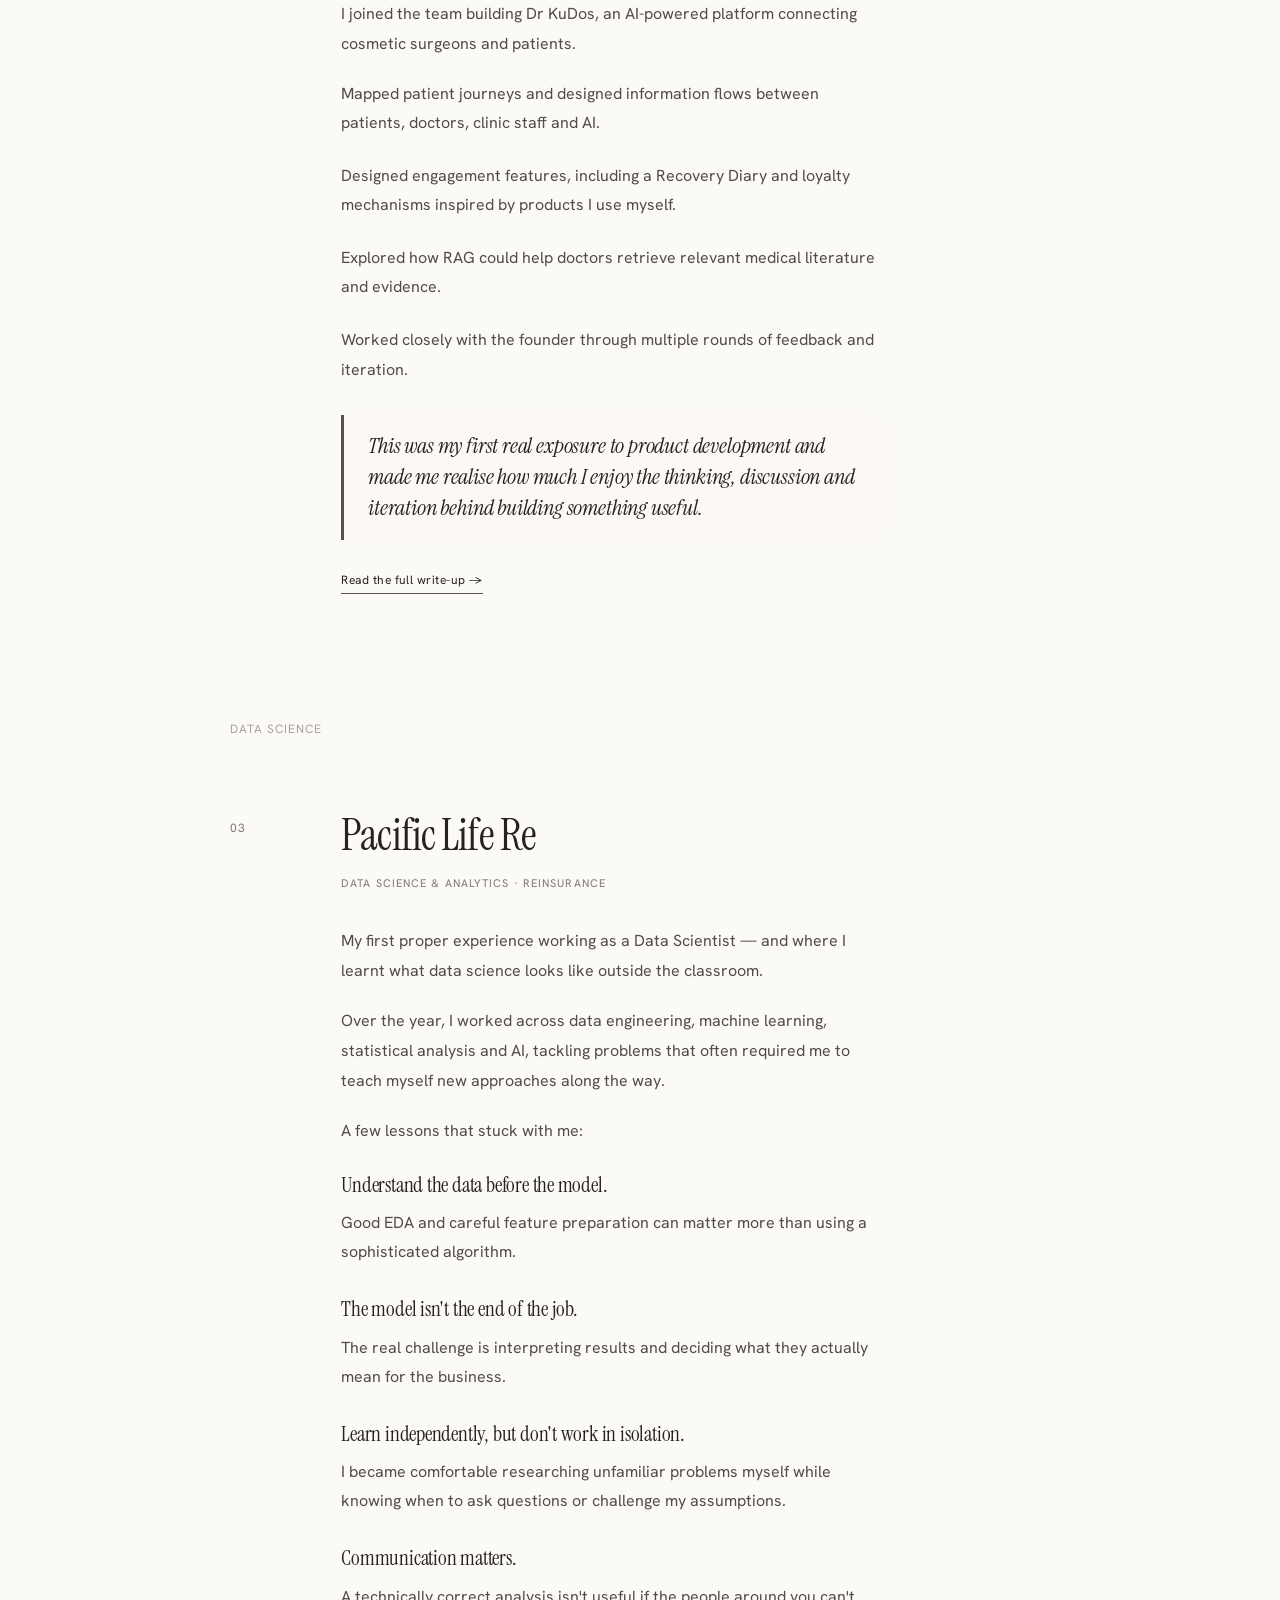
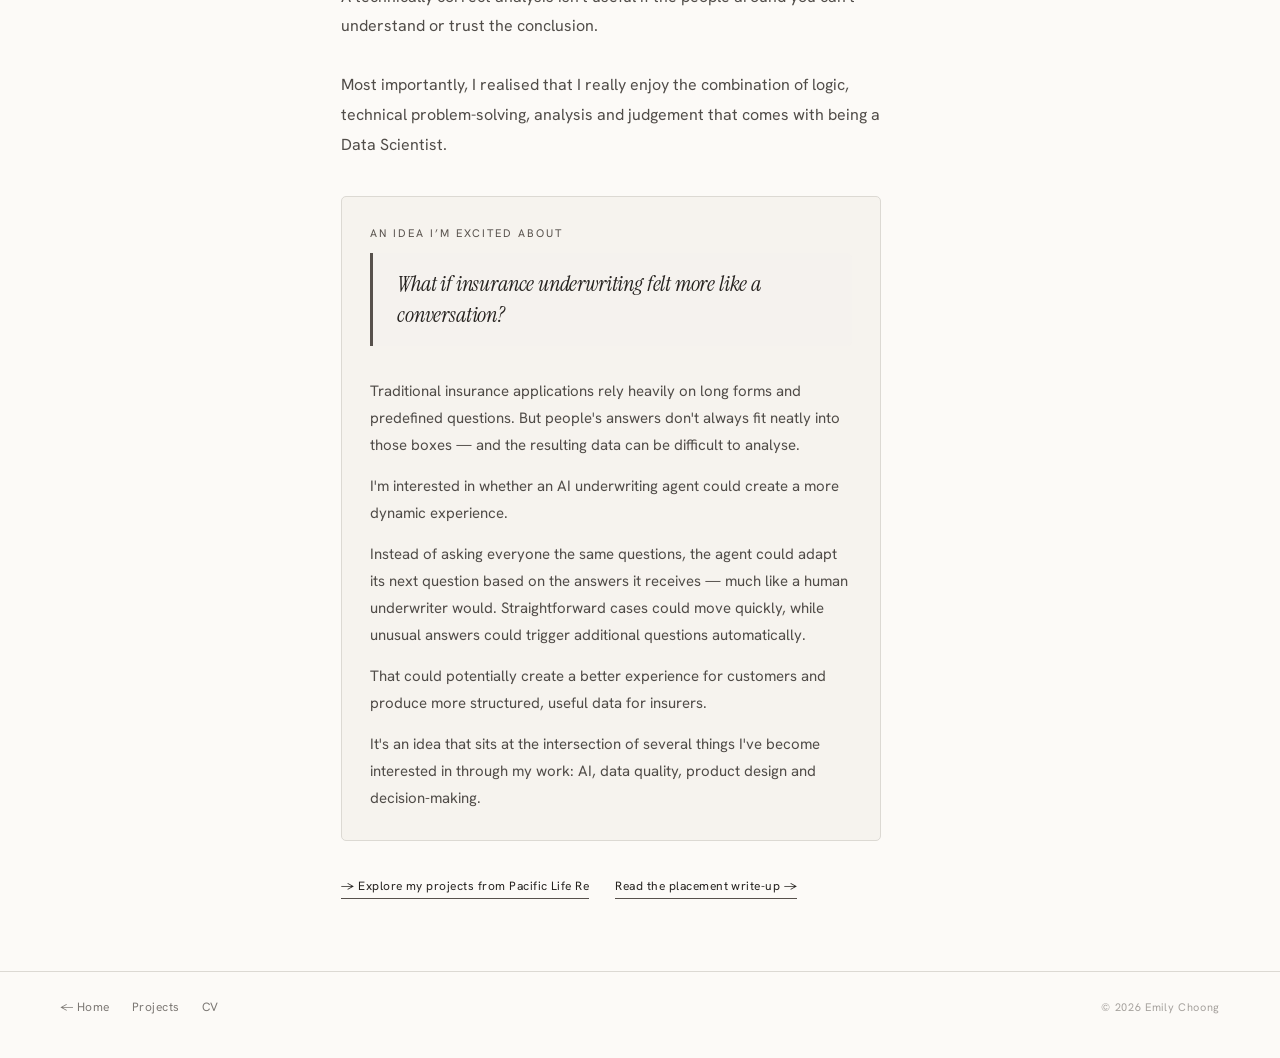
==== commit 7e63f1db: "change wordings" ====
--- a/experience.html
+++ b/experience.html
@@ -30,7 +30,7 @@
     <section class="page-head" data-screen-label="Experience">
       <span class="label">Experience</span>
       <h1 class="page-title">Experience</h1>
-      <p class="ed-intro">Private equity in Southeast Asia, a healthcare product in Hong Kong, and a year as a Data Scientist in reinsurance. Each one taught me something the others couldn’t.</p>
+      <p class="ed-intro">Private equity in Southeast Asia, a Biotech startup in Hong Kong, and a year as a Data Scientist in reinsurance. Each one taught me something the others couldn’t.</p>
     </section>
 
     <section class="ed-section" id="triple-p" data-screen-label="Triple P Capital">
